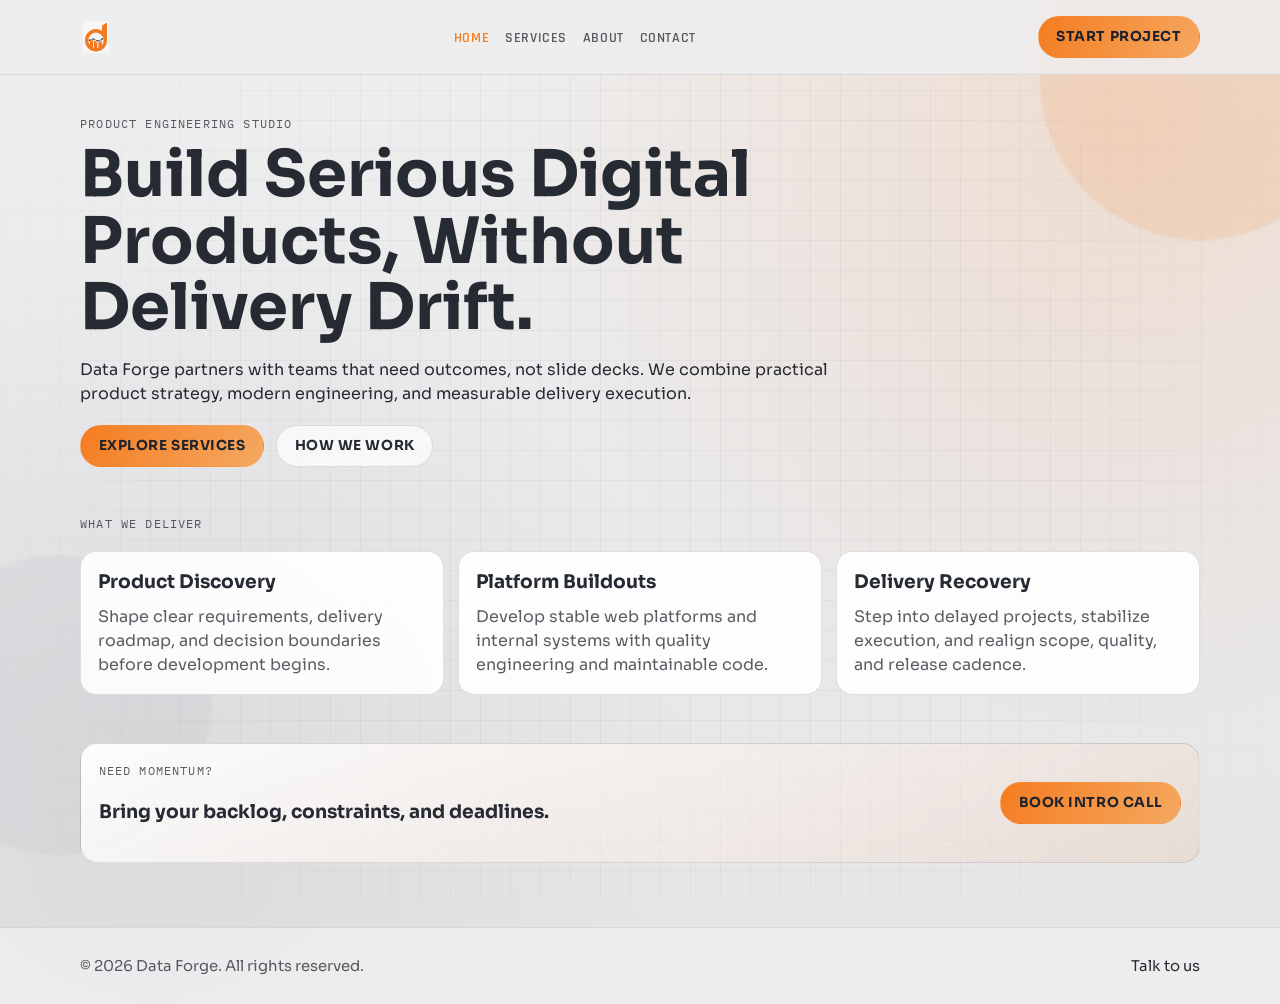
==== index.html @ 9016e807 "chore: organize site files into assets and pages structure" ====
<!DOCTYPE html>
<html lang="en">
<head>
  <meta charset="UTF-8" />
  <meta name="viewport" content="width=device-width, initial-scale=1.0" />
  <title>Data Forge | Product Engineering Studio</title>
  <meta name="description" content="Data Forge helps teams design, build, and launch digital products with strong delivery discipline." />
  <link rel="icon" href="assets/img/dataforge-mark-orange.jpg" />
  <link rel="preconnect" href="https://fonts.googleapis.com" />
  <link rel="preconnect" href="https://fonts.gstatic.com" crossorigin />
  <link href="https://fonts.googleapis.com/css2?family=Rajdhani:wght@500;600;700&family=Sora:wght@400;600;700;800&family=IBM+Plex+Mono:wght@400;500&display=swap" rel="stylesheet" />
  <link rel="stylesheet" href="assets/css/styles.css" />
</head>
<body>
  <div class="bg-layer" aria-hidden="true">
    <div class="orb orb-1"></div>
    <div class="orb orb-2"></div>
    <div class="grid-texture"></div>
  </div>

  <header class="site-header">
    <div class="container nav-wrap">
      <a class="brand" href="index" aria-label="Data Forge Home">
        <img class="brand-logo" src="assets/img/dataforge-mark-orange.jpg" alt="Data Forge mark" />
      </a>
      <nav>
        <ul class="nav-links">
          <li><a class="current" href="index">Home</a></li>
          <li><a href="services">Services</a></li>
          <li><a href="about">About</a></li>
          <li><a href="contact">Contact</a></li>
        </ul>
      </nav>
      <a class="btn btn-primary" href="contact">Start Project</a>
    </div>
  </header>

  <main>
    <section class="container hero">
      <p class="kicker">Product Engineering Studio</p>
      <h1>Build Serious Digital Products, Without Delivery Drift.</h1>
      <p>
        Data Forge partners with teams that need outcomes, not slide decks. We combine practical product strategy,
        modern engineering, and measurable delivery execution.
      </p>
      <div class="hero-actions">
        <a class="btn btn-primary" href="services">Explore Services</a>
        <a class="btn btn-ghost" href="about">How We Work</a>
      </div>
    </section>

    <section class="container section">
      <p class="kicker">What We Deliver</p>
      <div class="grid-3">
        <article class="card">
          <h3>Product Discovery</h3>
          <p>Shape clear requirements, delivery roadmap, and decision boundaries before development begins.</p>
        </article>
        <article class="card">
          <h3>Platform Buildouts</h3>
          <p>Develop stable web platforms and internal systems with quality engineering and maintainable code.</p>
        </article>
        <article class="card">
          <h3>Delivery Recovery</h3>
          <p>Step into delayed projects, stabilize execution, and realign scope, quality, and release cadence.</p>
        </article>
      </div>
    </section>

    <section class="container cta">
      <div>
        <p class="kicker">Need momentum?</p>
        <h3>Bring your backlog, constraints, and deadlines.</h3>
      </div>
      <a class="btn btn-primary" href="contact">Book Intro Call</a>
    </section>
  </main>

  <footer class="site-footer">
    <div class="container footer-wrap">
      <p>&copy; <span id="year"></span> Data Forge. All rights reserved.</p>
      <a href="contact">Talk to us</a>
    </div>
  </footer>

  <script src="assets/js/app.js"></script>
</body>
</html>
---- assets/css/styles.css ----
:root {
  --bg: #e5e5e7;
  --ink: #262a32;
  --muted: rgba(38, 42, 50, 0.76);
  --accent: #f57c20;
  --accent-2: #8f929a;
  --panel: rgba(255, 255, 255, 0.9);
  --line: rgba(38, 42, 50, 0.14);
}

* {
  box-sizing: border-box;
}

html,
body {
  margin: 0;
  padding: 0;
}

body {
  font-family: "Sora", "Segoe UI", sans-serif;
  color: var(--ink);
  background:
    radial-gradient(circle at 88% 12%, rgba(245, 124, 32, 0.14), transparent 44%),
    radial-gradient(circle at 12% 78%, rgba(143, 146, 154, 0.14), transparent 40%),
    linear-gradient(180deg, #eeeeef 0%, var(--bg) 100%);
  min-height: 100vh;
  line-height: 1.5;
}

.bg-layer {
  position: fixed;
  inset: 0;
  overflow: hidden;
  pointer-events: none;
  z-index: -1;
}

.orb {
  position: absolute;
  border-radius: 999px;
  filter: blur(1px);
  opacity: 0.26;
}

.orb-1 {
  width: 320px;
  height: 320px;
  right: -80px;
  top: -80px;
  background: rgba(245, 124, 32, 0.5);
}

.orb-2 {
  width: 300px;
  height: 300px;
  left: -90px;
  bottom: 5%;
  background: rgba(143, 146, 154, 0.34);
}

.grid-texture {
  position: absolute;
  inset: 0;
  background-image:
    linear-gradient(rgba(38, 42, 50, 0.045) 1px, transparent 1px),
    linear-gradient(90deg, rgba(38, 42, 50, 0.045) 1px, transparent 1px);
  background-size: 30px 30px;
  mask-image: radial-gradient(circle at center, black 50%, transparent 95%);
}

.container {
  width: min(1120px, calc(100% - 2rem));
  margin: 0 auto;
}

.site-header {
  position: sticky;
  top: 0;
  z-index: 20;
  backdrop-filter: blur(12px);
  background: rgba(238, 238, 239, 0.82);
  border-bottom: 1px solid rgba(38, 42, 50, 0.1);
}

.nav-wrap {
  min-height: 74px;
  display: flex;
  align-items: center;
  justify-content: space-between;
  gap: 1rem;
}

.brand {
  display: inline-flex;
  align-items: center;
  gap: 0.65rem;
  color: var(--ink);
  text-decoration: none;
  font-family: "Rajdhani", "Sora", sans-serif;
}

.brand-text {
  font-weight: 700;
  letter-spacing: 0.04em;
  text-transform: uppercase;
  font-size: 0.92rem;
}

.brand-logo {
  width: 2rem;
  height: 2rem;
  object-fit: contain;
  display: block;
}

.brand-wordmark {
  height: 1.6rem;
  width: auto;
  object-fit: contain;
  display: block;
}

.nav-links {
  list-style: none;
  margin: 0;
  padding: 0;
  display: flex;
  align-items: center;
  gap: 1rem;
}

.nav-links a {
  text-decoration: none;
  color: var(--muted);
  font-family: "Rajdhani", "Sora", sans-serif;
  font-weight: 600;
  font-size: 0.9rem;
  letter-spacing: 0.04em;
  text-transform: uppercase;
}

.nav-links a:hover,
.nav-links a.current {
  color: var(--accent);
}

.btn {
  display: inline-flex;
  align-items: center;
  justify-content: center;
  border-radius: 999px;
  padding: 0.62rem 1.1rem;
  border: 1px solid transparent;
  text-decoration: none;
  font-weight: 700;
  font-size: 0.86rem;
  text-transform: uppercase;
  letter-spacing: 0.04em;
  cursor: pointer;
}

.btn-primary {
  background: linear-gradient(120deg, var(--accent), #f5a861);
  color: #1f232b;
}

.btn-ghost {
  border-color: var(--line);
  color: var(--ink);
  background: rgba(255, 255, 255, 0.72);
}

main {
  padding: 2.5rem 0 4rem;
}

.hero h1,
.page-hero h1 {
  margin: 0.6rem 0 0;
  font-size: clamp(2rem, 5vw, 4rem);
  line-height: 1.04;
  max-width: 14ch;
}

.kicker {
  margin: 0;
  font-family: "IBM Plex Mono", monospace;
  letter-spacing: 0.1em;
  text-transform: uppercase;
  color: var(--muted);
  font-size: 0.73rem;
}

.hero p,
.page-hero p {
  max-width: 64ch;
}

.hero-actions {
  margin-top: 1.2rem;
  display: flex;
  flex-wrap: wrap;
  gap: 0.75rem;
}

.grid-3,
.grid-2 {
  margin-top: 1.1rem;
  display: grid;
  gap: 0.9rem;
}

.grid-3 {
  grid-template-columns: repeat(3, minmax(0, 1fr));
}

.grid-2 {
  grid-template-columns: repeat(2, minmax(0, 1fr));
}

.card {
  background: var(--panel);
  border: 1px solid var(--line);
  border-radius: 1rem;
  padding: 1.05rem;
}

.card h3 {
  margin: 0;
}

.card p {
  margin: 0.55rem 0 0;
  color: var(--muted);
}

.section {
  margin-top: 3rem;
}

.cta {
  margin-top: 3rem;
  border-radius: 1.1rem;
  border: 1px solid var(--line);
  padding: 1.1rem;
  display: flex;
  align-items: center;
  justify-content: space-between;
  flex-wrap: wrap;
  gap: 1rem;
  background: linear-gradient(155deg, rgba(255, 255, 255, 0.95), rgba(245, 124, 32, 0.09));
}

.site-footer {
  border-top: 1px solid rgba(38, 42, 50, 0.1);
  background: rgba(238, 238, 239, 0.86);
}

.footer-wrap {
  min-height: 76px;
  display: flex;
  align-items: center;
  justify-content: space-between;
  gap: 1rem;
  color: rgba(38, 42, 50, 0.76);
  font-size: 0.93rem;
}

.footer-wrap a {
  color: var(--ink);
  text-decoration: none;
}

.contact-form {
  margin-top: 1.1rem;
  display: grid;
  gap: 0.75rem;
}

.contact-form label {
  display: grid;
  gap: 0.35rem;
  font-size: 0.92rem;
}

input,
textarea,
select {
  width: 100%;
  font: inherit;
  color: var(--ink);
  background: #fff;
  border: 1px solid var(--line);
  border-radius: 0.7rem;
  padding: 0.62rem 0.72rem;
}

input:focus,
textarea:focus,
select:focus {
  outline: 2px solid rgba(245, 124, 32, 0.3);
  border-color: var(--accent);
}

@media (max-width: 920px) {
  .grid-3,
  .grid-2 {
    grid-template-columns: 1fr;
  }
}

@media (max-width: 760px) {
  .nav-links {
    display: none;
  }
}
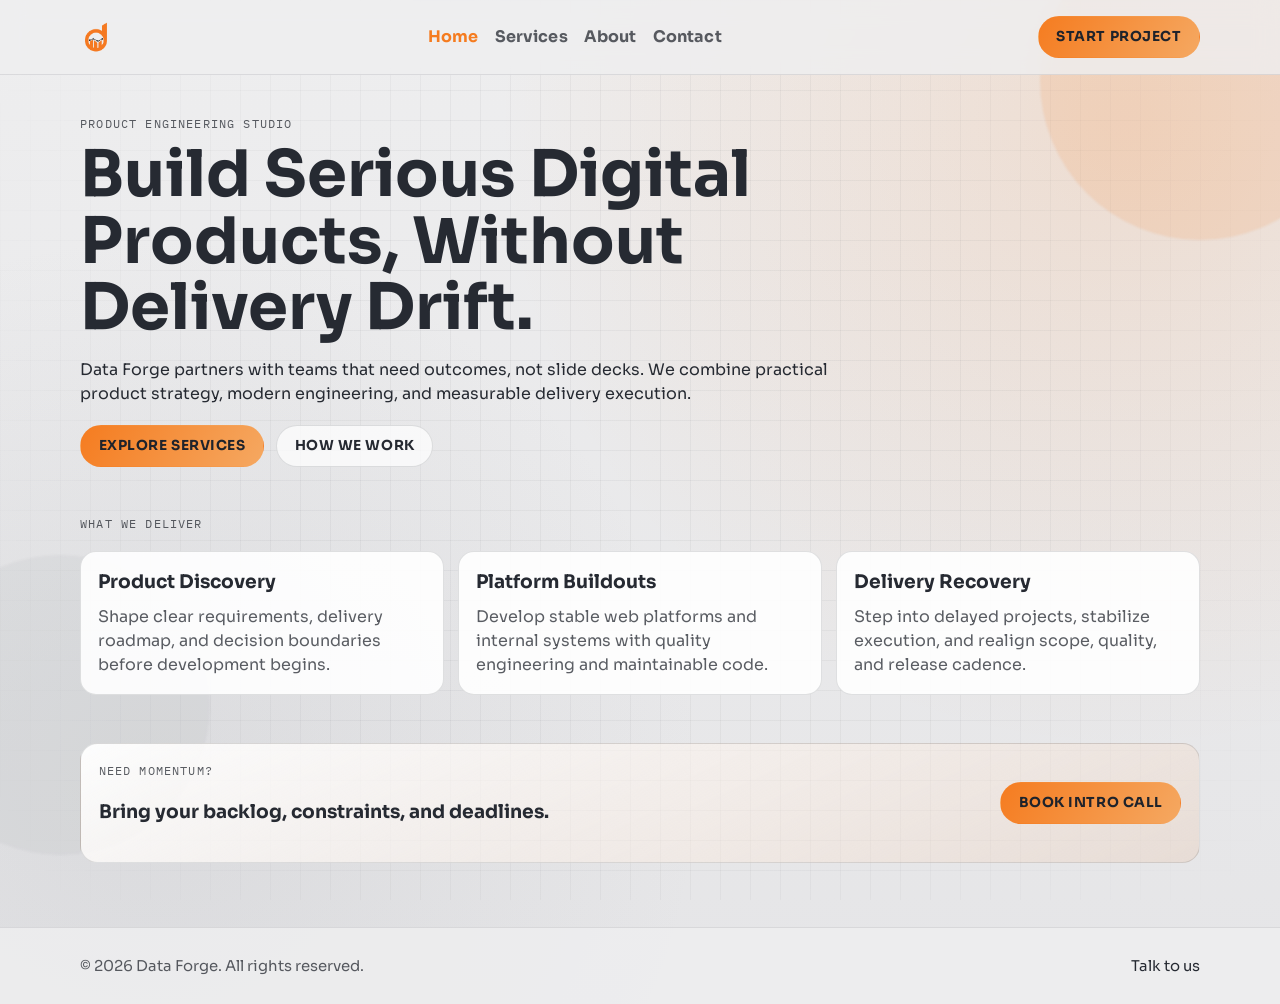
==== commit b267e177: "feat: wire contact backend and full operations dashboard" ====
--- a/index.html
+++ b/index.html
@@ -5,11 +5,11 @@
   <meta name="viewport" content="width=device-width, initial-scale=1.0" />
   <title>Data Forge | Product Engineering Studio</title>
   <meta name="description" content="Data Forge helps teams design, build, and launch digital products with strong delivery discipline." />
-  <link rel="icon" href="assets/img/dataforge-mark-orange.jpg" />
+  <link rel="icon" type="image/png" href="assets/img/dataforge-mark-orange.png" />
   <link rel="preconnect" href="https://fonts.googleapis.com" />
   <link rel="preconnect" href="https://fonts.gstatic.com" crossorigin />
   <link href="https://fonts.googleapis.com/css2?family=Rajdhani:wght@500;600;700&family=Sora:wght@400;600;700;800&family=IBM+Plex+Mono:wght@400;500&display=swap" rel="stylesheet" />
-  <link rel="stylesheet" href="assets/css/styles.css" />
+  <link rel="stylesheet" href="assets/css/styles.css?v=20260506-1" />
 </head>
 <body>
   <div class="bg-layer" aria-hidden="true">
@@ -21,7 +21,7 @@
   <header class="site-header">
     <div class="container nav-wrap">
       <a class="brand" href="index" aria-label="Data Forge Home">
-        <img class="brand-logo" src="assets/img/dataforge-mark-orange.jpg" alt="Data Forge mark" />
+        <img class="brand-logo" src="assets/img/dataforge-mark-orange.png" alt="Data Forge mark" />
       </a>
       <nav>
         <ul class="nav-links">
@@ -83,6 +83,6 @@
     </div>
   </footer>
 
-  <script src="assets/js/app.js"></script>
+  <script src="assets/js/app.js?v=20260506-1"></script>
 </body>
 </html>
--- a/assets/css/styles.css
+++ b/assets/css/styles.css
@@ -134,11 +134,11 @@
 .nav-links a {
   text-decoration: none;
   color: var(--muted);
-  font-family: "Rajdhani", "Sora", sans-serif;
-  font-weight: 600;
-  font-size: 0.9rem;
-  letter-spacing: 0.04em;
-  text-transform: uppercase;
+  font-family: "Sora", "Segoe UI", sans-serif;
+  font-weight: 700;
+  font-size: 1rem;
+  letter-spacing: 0.01em;
+  text-transform: none;
 }
 
 .nav-links a:hover,
@@ -285,6 +285,14 @@
   font-size: 0.92rem;
 }
 
+.form-status {
+  min-height: 1.2rem;
+  margin: 0;
+  font-size: 0.9rem;
+  font-weight: 600;
+  color: #8b4a17;
+}
+
 input,
 textarea,
 select {
@@ -316,3 +324,185 @@
     display: none;
   }
 }
+
+.ops-main {
+  padding-top: 2rem;
+}
+
+.ops-login {
+  max-width: 560px;
+}
+
+.ops-note {
+  color: var(--muted);
+}
+
+.ops-error {
+  color: #a22;
+  font-weight: 700;
+}
+
+.ops-table-wrap {
+  margin-top: 1rem;
+  overflow: auto;
+}
+
+.ops-table {
+  width: 100%;
+  border-collapse: collapse;
+  min-width: 860px;
+  background: var(--panel);
+  border: 1px solid var(--line);
+  border-radius: 0.8rem;
+}
+
+.ops-table th,
+.ops-table td {
+  text-align: left;
+  vertical-align: top;
+  padding: 0.65rem;
+  border-bottom: 1px solid var(--line);
+}
+
+.ops-table th {
+  font-size: 0.8rem;
+  text-transform: uppercase;
+  letter-spacing: 0.05em;
+  color: var(--muted);
+}
+
+.ops-table td {
+  font-size: 0.92rem;
+}
+
+.ops-inline {
+  display: grid;
+  gap: 0.45rem;
+}
+
+.ops-inline input,
+.ops-inline select,
+.ops-inline textarea {
+  font: inherit;
+  width: 100%;
+}
+
+.ops-inline textarea {
+  min-height: 60px;
+  resize: vertical;
+}
+
+.ops-top {
+  display: flex;
+  justify-content: space-between;
+  align-items: center;
+  gap: 1rem;
+  flex-wrap: wrap;
+}
+
+.ops-top h1 {
+  margin: 0.4rem 0 0;
+}
+
+.ops-top p {
+  margin: 0.5rem 0 0;
+}
+
+.ops-grid {
+  display: grid;
+  grid-template-columns: repeat(6, minmax(0, 1fr));
+  gap: 0.7rem;
+  margin-top: 1rem;
+}
+
+.ops-kpi {
+  padding: 0.9rem;
+  border: 1px solid var(--line);
+  border-radius: 0.8rem;
+  background: var(--panel);
+}
+
+.ops-kpi p {
+  margin: 0;
+}
+
+.ops-kpi strong {
+  font-size: 1.2rem;
+}
+
+.ops-filter {
+  display: flex;
+  gap: 0.6rem;
+  align-items: end;
+  flex-wrap: wrap;
+  margin-top: 1rem;
+}
+
+.ops-filter label {
+  display: grid;
+  gap: 0.3rem;
+  font-size: 0.9rem;
+}
+
+.ops-row-grid {
+  display: grid;
+  grid-template-columns: 1fr 1fr 1fr;
+  gap: 0.5rem;
+}
+
+.ops-row-actions {
+  display: grid;
+  grid-template-columns: 1fr 1fr auto;
+  gap: 0.5rem;
+  align-items: end;
+}
+
+.ops-success {
+  margin-top: 0.8rem;
+  color: #8a4e15;
+  font-weight: 600;
+}
+
+@media (max-width: 980px) {
+  .ops-grid {
+    grid-template-columns: repeat(2, minmax(0, 1fr));
+  }
+
+  .ops-row-grid {
+    grid-template-columns: 1fr;
+  }
+
+  .ops-row-actions {
+    grid-template-columns: 1fr;
+  }
+}
+
+@media (max-width: 760px) {
+  .ops-main {
+    padding-top: 1.6rem;
+  }
+
+  .ops-grid {
+    grid-template-columns: 1fr;
+  }
+
+  .ops-kpi {
+    padding: 0.75rem;
+  }
+
+  .ops-filter {
+    align-items: stretch;
+  }
+
+  .ops-filter label {
+    width: 100%;
+  }
+
+  .ops-filter .btn {
+    width: 100%;
+  }
+
+  .ops-table {
+    min-width: 700px;
+  }
+}
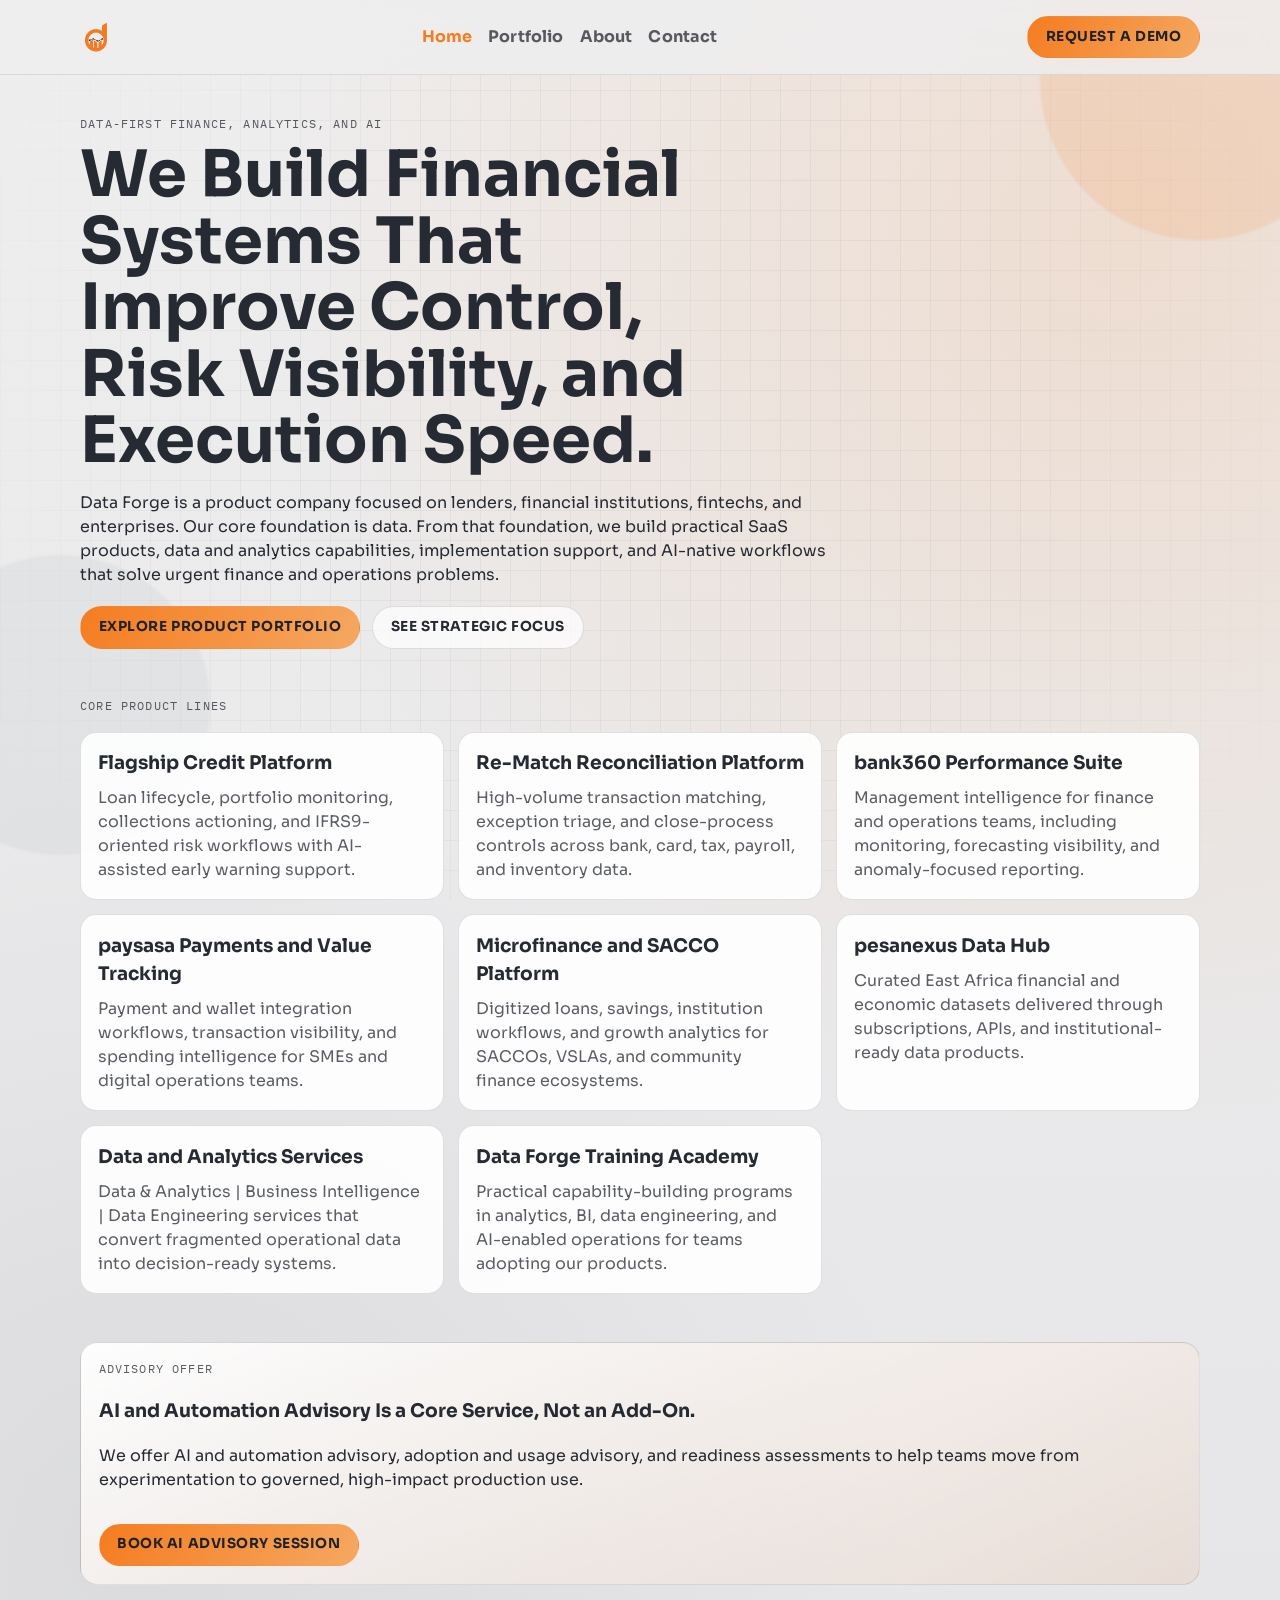
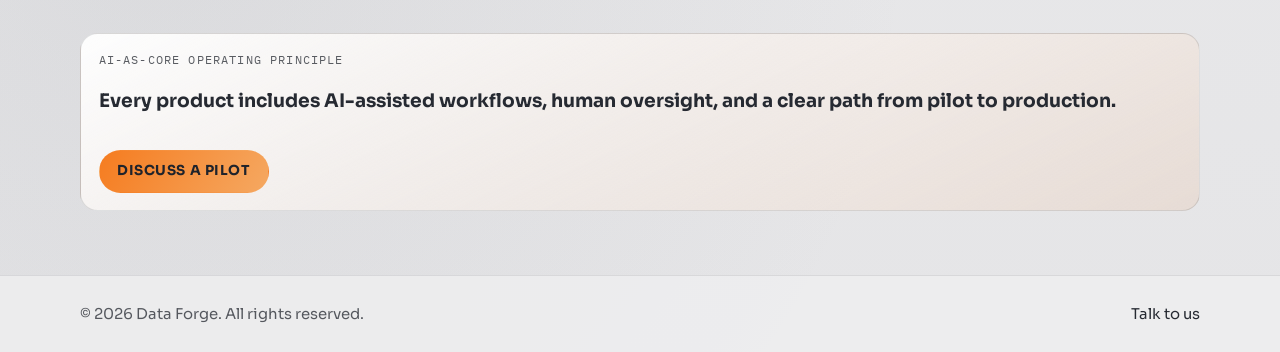
==== commit 38e8a164: "feat: add strong AI advisory, adoption, and readiness service messaging" ====
--- a/index.html
+++ b/index.html
@@ -3,8 +3,8 @@
 <head>
   <meta charset="UTF-8" />
   <meta name="viewport" content="width=device-width, initial-scale=1.0" />
-  <title>Data Forge | Product Engineering Studio</title>
-  <meta name="description" content="Data Forge helps teams design, build, and launch digital products with strong delivery discipline." />
+  <title>Data Forge | Fintech Product Portfolio</title>
+  <meta name="description" content="Data Forge builds and operates fintech and analytics products for lending, reconciliation, finance performance, payments, and decision intelligence." />
   <link rel="icon" type="image/png" href="assets/img/dataforge-mark-orange.png" />
   <link rel="preconnect" href="https://fonts.googleapis.com" />
   <link rel="preconnect" href="https://fonts.gstatic.com" crossorigin />
@@ -20,59 +20,94 @@
 
   <header class="site-header">
     <div class="container nav-wrap">
-      <a class="brand" href="index" aria-label="Data Forge Home">
+      <a class="brand" href="/dataforge/" aria-label="Data Forge Home">
         <img class="brand-logo" src="assets/img/dataforge-mark-orange.png" alt="Data Forge mark" />
       </a>
       <nav>
         <ul class="nav-links">
-          <li><a class="current" href="index">Home</a></li>
-          <li><a href="services">Services</a></li>
+          <li><a class="current" href="/dataforge/">Home</a></li>
+          <li><a href="services">Portfolio</a></li>
           <li><a href="about">About</a></li>
           <li><a href="contact">Contact</a></li>
         </ul>
       </nav>
-      <a class="btn btn-primary" href="contact">Start Project</a>
+      <a class="btn btn-primary" href="contact">Request a Demo</a>
     </div>
   </header>
 
   <main>
     <section class="container hero">
-      <p class="kicker">Product Engineering Studio</p>
-      <h1>Build Serious Digital Products, Without Delivery Drift.</h1>
+      <p class="kicker">Data-First Finance, Analytics, and AI</p>
+      <h1>We Build Financial Systems That Improve Control, Risk Visibility, and Execution Speed.</h1>
       <p>
-        Data Forge partners with teams that need outcomes, not slide decks. We combine practical product strategy,
-        modern engineering, and measurable delivery execution.
+        Data Forge is a product company focused on lenders, financial institutions, fintechs, and enterprises.
+        Our core foundation is data. From that foundation, we build practical SaaS products, data and analytics capabilities,
+        implementation support, and AI-native workflows that solve urgent finance and operations problems.
       </p>
       <div class="hero-actions">
-        <a class="btn btn-primary" href="services">Explore Services</a>
-        <a class="btn btn-ghost" href="about">How We Work</a>
+        <a class="btn btn-primary" href="services">Explore Product Portfolio</a>
+        <a class="btn btn-ghost" href="about">See Strategic Focus</a>
       </div>
     </section>
 
     <section class="container section">
-      <p class="kicker">What We Deliver</p>
+      <p class="kicker">Core Product Lines</p>
       <div class="grid-3">
         <article class="card">
-          <h3>Product Discovery</h3>
-          <p>Shape clear requirements, delivery roadmap, and decision boundaries before development begins.</p>
+          <h3>Flagship Credit Platform</h3>
+          <p>Loan lifecycle, portfolio monitoring, collections actioning, and IFRS9-oriented risk workflows with AI-assisted early warning support.</p>
         </article>
         <article class="card">
-          <h3>Platform Buildouts</h3>
-          <p>Develop stable web platforms and internal systems with quality engineering and maintainable code.</p>
+          <h3>Re-Match Reconciliation Platform</h3>
+          <p>High-volume transaction matching, exception triage, and close-process controls across bank, card, tax, payroll, and inventory data.</p>
         </article>
         <article class="card">
-          <h3>Delivery Recovery</h3>
-          <p>Step into delayed projects, stabilize execution, and realign scope, quality, and release cadence.</p>
+          <h3>bank360 Performance Suite</h3>
+          <p>Management intelligence for finance and operations teams, including monitoring, forecasting visibility, and anomaly-focused reporting.</p>
         </article>
+        <article class="card">
+          <h3>paysasa Payments and Value Tracking</h3>
+          <p>Payment and wallet integration workflows, transaction visibility, and spending intelligence for SMEs and digital operations teams.</p>
+        </article>
+        <article class="card">
+          <h3>Microfinance and SACCO Platform</h3>
+          <p>Digitized loans, savings, institution workflows, and growth analytics for SACCOs, VSLAs, and community finance ecosystems.</p>
+        </article>
+        <article class="card">
+          <h3>pesanexus Data Hub</h3>
+          <p>Curated East Africa financial and economic datasets delivered through subscriptions, APIs, and institutional-ready data products.</p>
+        </article>
+        <article class="card">
+          <h3>Data and Analytics Services</h3>
+          <p>Data &amp; Analytics | Business Intelligence | Data Engineering services that convert fragmented operational data into decision-ready systems.</p>
+        </article>
+        <article class="card">
+          <h3>Data Forge Training Academy</h3>
+          <p>Practical capability-building programs in analytics, BI, data engineering, and AI-enabled operations for teams adopting our products.</p>
+        </article>
+      </div>
+    </section>
+
+    <section class="container section">
+      <div class="cta">
+        <div>
+          <p class="kicker">Advisory Offer</p>
+          <h3>AI and Automation Advisory Is a Core Service, Not an Add-On.</h3>
+          <p>
+            We offer AI and automation advisory, adoption and usage advisory, and readiness assessments to help teams
+            move from experimentation to governed, high-impact production use.
+          </p>
+        </div>
+        <a class="btn btn-primary" href="contact">Book AI Advisory Session</a>
       </div>
     </section>
 
     <section class="container cta">
       <div>
-        <p class="kicker">Need momentum?</p>
-        <h3>Bring your backlog, constraints, and deadlines.</h3>
+        <p class="kicker">AI-as-Core Operating Principle</p>
+        <h3>Every product includes AI-assisted workflows, human oversight, and a clear path from pilot to production.</h3>
       </div>
-      <a class="btn btn-primary" href="contact">Book Intro Call</a>
+      <a class="btn btn-primary" href="contact">Discuss a Pilot</a>
     </section>
   </main>
 
